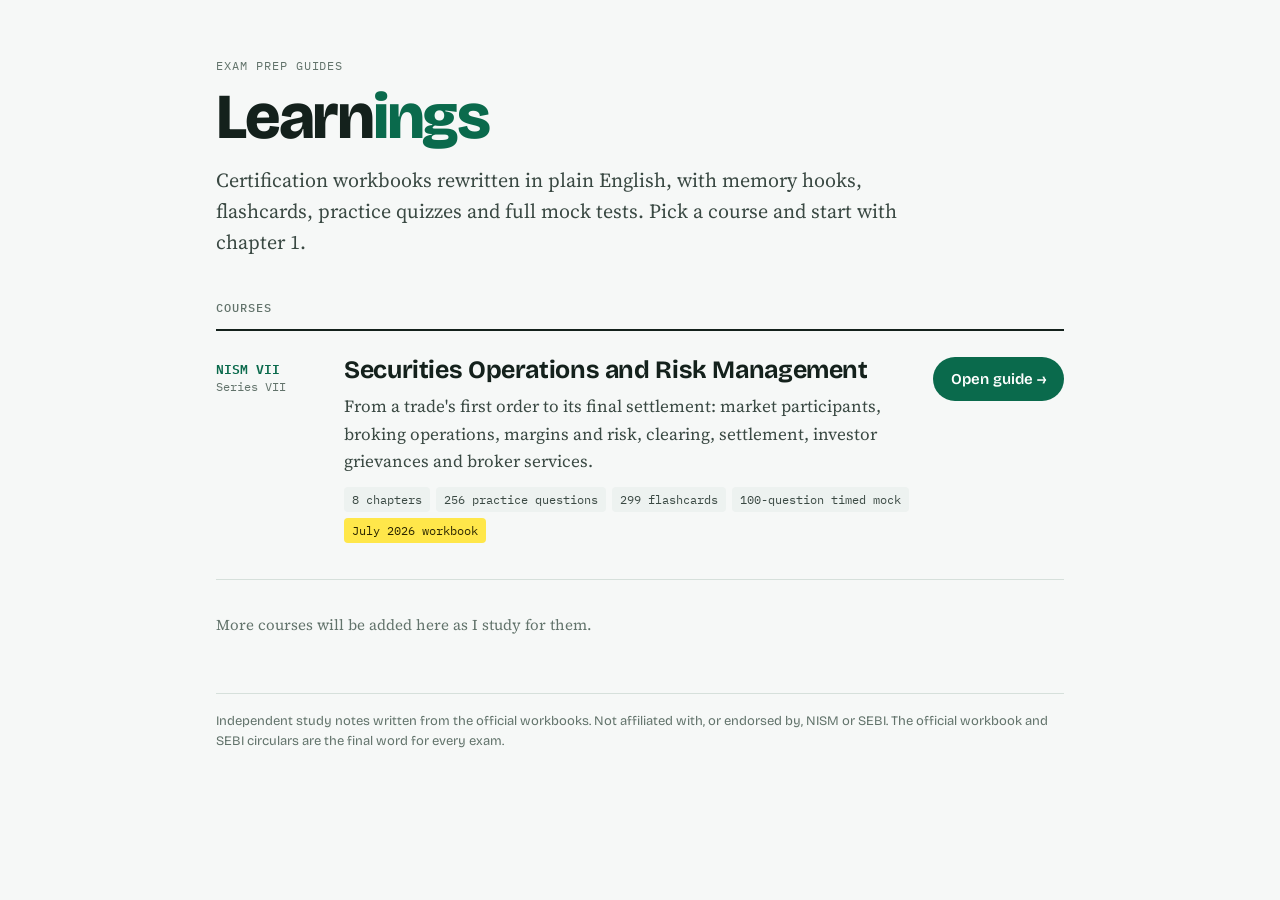
==== index.html @ c2e6e988 "Initial commit" ====
<!doctype html>
<html lang="en">
<head>
<meta charset="utf-8">
<meta name="viewport" content="width=device-width, initial-scale=1, viewport-fit=cover">
<title>Learnings</title>
<meta name="description" content="Plain-English exam prep guides with chapter notes, flashcards, practice quizzes and timed mock tests.">
<link rel="icon" href="data:image/svg+xml,%3Csvg xmlns=%27http://www.w3.org/2000/svg%27 viewBox=%270 0 32 32%27%3E%3Crect width=%2732%27 height=%2732%27 rx=%277%27 fill=%27%230a6a4c%27/%3E%3Ctext x=%2716%27 y=%2722%27 text-anchor=%27middle%27 font-family=%27Arial,sans-serif%27 font-weight=%27700%27 font-size=%2716%27 fill=%27white%27%3EL%3C/text%3E%3C/svg%3E">
<link rel="preconnect" href="https://fonts.googleapis.com">
<link rel="preconnect" href="https://fonts.gstatic.com" crossorigin>
<link rel="stylesheet" href="https://fonts.googleapis.com/css2?family=Bricolage+Grotesque:opsz,wght@12..96,400..800&family=IBM+Plex+Mono:wght@400;500;600&family=Source+Serif+4:opsz,wght@8..60,400..600&display=swap">
<style>
/* Layout: one centred column. A course is a row on a shelf: code, what it covers, what's inside, your progress, open. Same palette and type as the guides so the site reads as one place. */
:root {
  --bg: #f6f8f7;
  --surface: #ffffff;
  --sunk: #edf2f0;
  --ink: #14211c;
  --ink-2: #3a4943;
  --muted: #62736b;
  --line: #d6e0db;
  --accent: #0a6a4c;
  --accent-ink: #ffffff;
  --accent-soft: #e0efe8;
  --mark: #ffe74a;
  --mark-ink: #2b2600;
  --font-display: "Bricolage Grotesque", "Segoe UI", system-ui, sans-serif;
  --font-body: "Source Serif 4", Georgia, "Times New Roman", serif;
  --font-mono: "IBM Plex Mono", ui-monospace, "Cascadia Mono", Consolas, monospace;
  color-scheme: light;
}
@media (prefers-color-scheme: dark) {
  :root:not([data-theme="light"]) {
    --bg: #0d1311; --surface: #141c19; --sunk: #1a2420; --ink: #e3ebe7; --ink-2: #c2cec8; --muted: #8fa199;
    --line: #2a3732; --accent: #4cc497; --accent-ink: #05241a; --accent-soft: #15322a; --mark: #e8d33c; --mark-ink: #1f1b00;
    color-scheme: dark;
  }
}
:root[data-theme="dark"] {
  --bg: #0d1311; --surface: #141c19; --sunk: #1a2420; --ink: #e3ebe7; --ink-2: #c2cec8; --muted: #8fa199;
  --line: #2a3732; --accent: #4cc497; --accent-ink: #05241a; --accent-soft: #15322a; --mark: #e8d33c; --mark-ink: #1f1b00;
  color-scheme: dark;
}
* { box-sizing: border-box; }
html { padding-top: env(safe-area-inset-top, 0px); padding-bottom: env(safe-area-inset-bottom, 0px); }
body {
  margin: 0; background: var(--bg); color: var(--ink); font-family: var(--font-body); font-size: 18px; line-height: 1.6;
  -webkit-font-smoothing: antialiased;
}
[hidden] { display: none !important; }
a { color: var(--accent); }
:focus-visible { outline: 2px solid var(--accent); outline-offset: 3px; border-radius: 6px; }
.wrap {
  max-width: 880px; margin: 0 auto; padding-block: 56px 40px;
  padding-left: max(16px, env(safe-area-inset-left, 0px)); padding-right: max(16px, env(safe-area-inset-right, 0px));
}
header { margin-bottom: 40px; }
.eyebrow { font-family: var(--font-mono); font-size: 12px; letter-spacing: .08em; text-transform: uppercase; color: var(--muted); }
h1 { font-family: var(--font-display); font-size: clamp(40px, 7vw, 64px); font-weight: 800; letter-spacing: -0.035em; line-height: 1; margin: 10px 0 16px; }
h1 em { font-style: normal; color: var(--accent); }
.lead { font-size: 20px; line-height: 1.55; color: var(--ink-2); max-width: 36em; margin: 0; text-wrap: pretty; }
h2 { font-family: var(--font-mono); font-size: 12px; font-weight: 500; letter-spacing: .08em; text-transform: uppercase; color: var(--muted); margin: 0 0 12px; }

.shelf { list-style: none; margin: 0; padding: 0; border-top: 2px solid var(--ink); }
.course { display: grid; grid-template-columns: 104px minmax(0, 1fr) auto; gap: 8px 24px; align-items: start; padding: 24px 0; border-bottom: 1px solid var(--line); }
.code { font-family: var(--font-mono); font-size: 13px; font-weight: 600; color: var(--accent); padding-top: 6px; line-height: 1.35; }
.code span { display: block; color: var(--muted); font-weight: 400; font-size: 12px; }
.body { min-width: 0; }
.course h3 { font-family: var(--font-display); font-size: 25px; font-weight: 700; letter-spacing: -0.015em; line-height: 1.2; margin: 0 0 8px; text-wrap: balance; }
.course h3 a { color: var(--ink); text-decoration: none; }
.course h3 a:hover { color: var(--accent); }
.course p { margin: 0 0 12px; font-size: 17px; color: var(--ink-2); }
.inside { display: flex; flex-wrap: wrap; gap: 6px; margin: 0 0 12px; padding: 0; list-style: none; }
.inside li { font-family: var(--font-mono); font-size: 12px; color: var(--ink-2); background: var(--sunk); border-radius: 4px; padding: 3px 8px; font-variant-numeric: tabular-nums; }
.inside li.fresh { background: var(--mark); color: var(--mark-ink); }
.progress { font-family: var(--font-mono); font-size: 12px; color: var(--muted); display: flex; align-items: center; gap: 10px; }
.progress .bar { width: 120px; height: 6px; border-radius: 3px; background: var(--sunk); overflow: hidden; }
.progress .bar i { display: block; height: 100%; background: var(--accent); border-radius: 3px; }
.open { display: inline-flex; align-items: center; gap: 8px; background: var(--accent); color: var(--accent-ink); text-decoration: none; font-family: var(--font-display); font-weight: 600; font-size: 15px; padding: 10px 18px; border-radius: 999px; white-space: nowrap; margin-top: 2px; }
.open:hover { filter: brightness(1.08); }
.next { padding: 18px 0 0; font-size: 15px; color: var(--muted); }

footer { margin-top: 56px; padding-top: 18px; border-top: 1px solid var(--line); font-family: var(--font-display); font-size: 13px; line-height: 1.5; color: var(--muted); }

@media (max-width: 640px) {
  .wrap { padding-block: 36px 32px; }
  .course { grid-template-columns: minmax(0, 1fr); gap: 6px; }
  .code { padding-top: 0; }
  .code span { display: inline; margin-left: 8px; }
  .open { justify-self: start; margin-top: 8px; }
  .lead { font-size: 18px; }
}
</style>
</head>
<body>
<div class="wrap">
  <header>
    <div class="eyebrow">Exam prep guides</div>
    <h1>Learn<em>ings</em></h1>
    <p class="lead">Certification workbooks rewritten in plain English, with memory hooks, flashcards, practice quizzes and full mock tests. Pick a course and start with chapter 1.</p>
  </header>

  <main>
    <h2>Courses</h2>
    <ol class="shelf" id="shelf">
      <!-- To add a course: copy this <li>, set data-folder to the course folder name and data-key to its storage prefix. -->
      <li class="course" data-folder="NISM-VII" data-key="nism7" data-chapters="8">
        <div class="code">NISM VII<span>Series VII</span></div>
        <div class="body">
          <h3><a class="go" href="nism-vii/">Securities Operations and Risk Management</a></h3>
          <p>From a trade's first order to its final settlement: market participants, broking operations, margins and risk, clearing, settlement, investor grievances and broker services.</p>
          <ul class="inside">
            <li>8 chapters</li>
            <li>256 practice questions</li>
            <li>299 flashcards</li>
            <li>100-question timed mock</li>
            <li class="fresh">July 2026 workbook</li>
          </ul>
          <div class="progress" hidden><span class="bar"><i></i></span><span class="txt"></span></div>
        </div>
        <a class="open go" href="nism-vii/">Open guide &rarr;</a>
      </li>
    </ol>
    <p class="next">More courses will be added here as I study for them.</p>
  </main>

  <footer>Independent study notes written from the official workbooks. Not affiliated with, or endorsed by, NISM or SEBI. The official workbook and SEBI circulars are the final word for every exam.</footer>
</div>
<script>
(function () {
  // Opened straight from the repo folder (file://), the guides sit at <FOLDER>/site/; once built and hosted they sit at /<folder>/.
  var p = location.pathname.replace(/\\/g, "/");
  var fromRepo = location.protocol === "file:" && !/\/dist\/(index\.html)?$/.test(p);
  document.querySelectorAll(".course").forEach(function (row) {
    var folder = row.dataset.folder;
    var href = fromRepo ? folder + "/site/index.html" : folder.toLowerCase() + "/";
    row.querySelectorAll("a.go").forEach(function (a) { a.href = href; });
    // Progress saved by the guide in this browser (shared storage once hosted on one domain).
    try {
      var read = JSON.parse(localStorage.getItem(row.dataset.key + ":read") || "{}");
      var total = +row.dataset.chapters || 0;
      var done = Object.keys(read).filter(function (k) { return read[k]; }).length;
      if (total && done) {
        var box = row.querySelector(".progress");
        box.querySelector("i").style.width = Math.min(100, done / total * 100) + "%";
        box.querySelector(".txt").textContent = done + " of " + total + " chapters read";
        box.hidden = false;
      }
    } catch (e) { /* storage unavailable: show no progress */ }
  });
})();
</script>
</body>
</html>
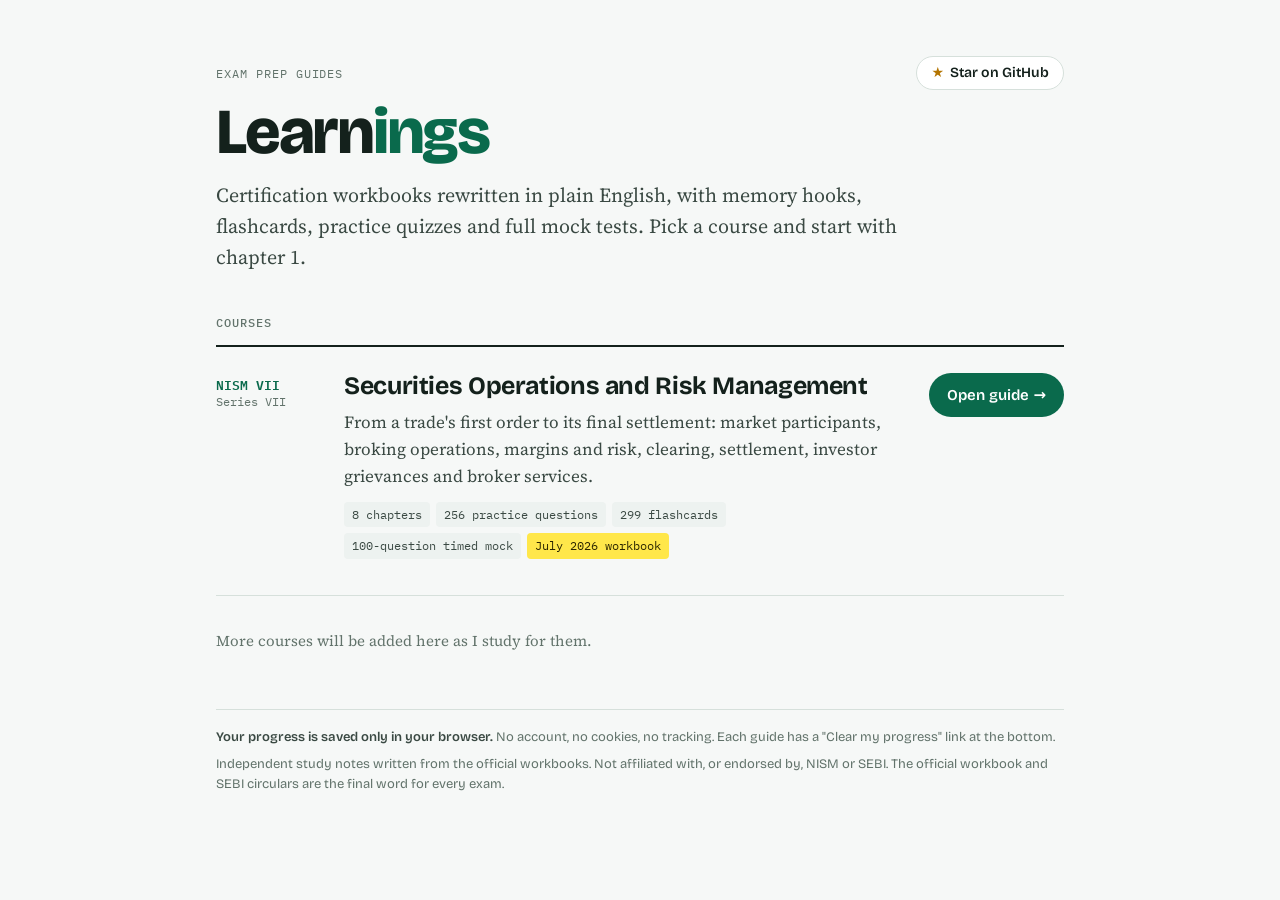
==== commit 7abeec99: "footer privacy line, self-hosted fonts, github star button, source files, template, build and check " ====
--- a/index.html
+++ b/index.html
@@ -6,9 +6,18 @@
 <title>Learnings</title>
 <meta name="description" content="Plain-English exam prep guides with chapter notes, flashcards, practice quizzes and timed mock tests.">
 <link rel="icon" href="data:image/svg+xml,%3Csvg xmlns=%27http://www.w3.org/2000/svg%27 viewBox=%270 0 32 32%27%3E%3Crect width=%2732%27 height=%2732%27 rx=%277%27 fill=%27%230a6a4c%27/%3E%3Ctext x=%2716%27 y=%2722%27 text-anchor=%27middle%27 font-family=%27Arial,sans-serif%27 font-weight=%27700%27 font-size=%2716%27 fill=%27white%27%3EL%3C/text%3E%3C/svg%3E">
-<link rel="preconnect" href="https://fonts.googleapis.com">
-<link rel="preconnect" href="https://fonts.gstatic.com" crossorigin>
-<link rel="stylesheet" href="https://fonts.googleapis.com/css2?family=Bricolage+Grotesque:opsz,wght@12..96,400..800&family=IBM+Plex+Mono:wght@400;500;600&family=Source+Serif+4:opsz,wght@8..60,400..600&display=swap">
+<meta property="og:type" content="website">
+<meta property="og:site_name" content="Learnings">
+<meta property="og:title" content="Learnings: exam prep guides in plain English">
+<meta property="og:description" content="Certification workbooks rewritten in plain English, with memory hooks, flashcards, practice quizzes and full mock tests. Starting with NISM Series VII.">
+<meta property="og:url" content="%%SITE_URL%%/">
+<meta property="og:image" content="%%SITE_URL%%/assets/og.png">
+<meta property="og:image:width" content="1200">
+<meta property="og:image:height" content="630">
+<meta property="og:image:alt" content="Learnings: exam prep guides in plain English">
+<meta name="twitter:card" content="summary_large_image">
+<link rel="preload" href="assets/fonts/bricolage-grotesque-normal-400-800-latin.woff2" as="font" type="font/woff2" crossorigin>
+<link rel="stylesheet" href="assets/fonts/fonts.css">
 <style>
 /* Layout: one centred column. A course is a row on a shelf: code, what it covers, what's inside, your progress, open. Same palette and type as the guides so the site reads as one place. */
 :root {
@@ -24,6 +33,7 @@
   --accent-soft: #e0efe8;
   --mark: #ffe74a;
   --mark-ink: #2b2600;
+  --star: #b37400;
   --font-display: "Bricolage Grotesque", "Segoe UI", system-ui, sans-serif;
   --font-body: "Source Serif 4", Georgia, "Times New Roman", serif;
   --font-mono: "IBM Plex Mono", ui-monospace, "Cascadia Mono", Consolas, monospace;
@@ -32,13 +42,13 @@
 @media (prefers-color-scheme: dark) {
   :root:not([data-theme="light"]) {
     --bg: #0d1311; --surface: #141c19; --sunk: #1a2420; --ink: #e3ebe7; --ink-2: #c2cec8; --muted: #8fa199;
-    --line: #2a3732; --accent: #4cc497; --accent-ink: #05241a; --accent-soft: #15322a; --mark: #e8d33c; --mark-ink: #1f1b00;
+    --line: #2a3732; --accent: #4cc497; --accent-ink: #05241a; --accent-soft: #15322a; --mark: #e8d33c; --mark-ink: #1f1b00; --star: #efbb57;
     color-scheme: dark;
   }
 }
 :root[data-theme="dark"] {
   --bg: #0d1311; --surface: #141c19; --sunk: #1a2420; --ink: #e3ebe7; --ink-2: #c2cec8; --muted: #8fa199;
-  --line: #2a3732; --accent: #4cc497; --accent-ink: #05241a; --accent-soft: #15322a; --mark: #e8d33c; --mark-ink: #1f1b00;
+  --line: #2a3732; --accent: #4cc497; --accent-ink: #05241a; --accent-soft: #15322a; --mark: #e8d33c; --mark-ink: #1f1b00; --star: #efbb57;
   color-scheme: dark;
 }
 * { box-sizing: border-box; }
@@ -55,6 +65,12 @@
   padding-left: max(16px, env(safe-area-inset-left, 0px)); padding-right: max(16px, env(safe-area-inset-right, 0px));
 }
 header { margin-bottom: 40px; }
+.topline { display: flex; justify-content: space-between; align-items: center; gap: 12px; flex-wrap: wrap; }
+.star { display: inline-flex; align-items: center; gap: 6px; border: 1px solid var(--line); border-radius: 999px; padding: 5px 14px; background: var(--surface); color: var(--ink); text-decoration: none; font-family: var(--font-display); font-size: 14px; font-weight: 600; }
+.star:hover { border-color: var(--accent); }
+.star span { color: var(--star); }
+footer p { margin: 0 0 8px; }
+footer b { color: var(--ink-2); font-weight: 600; }
 .eyebrow { font-family: var(--font-mono); font-size: 12px; letter-spacing: .08em; text-transform: uppercase; color: var(--muted); }
 h1 { font-family: var(--font-display); font-size: clamp(40px, 7vw, 64px); font-weight: 800; letter-spacing: -0.035em; line-height: 1; margin: 10px 0 16px; }
 h1 em { font-style: normal; color: var(--accent); }
@@ -95,7 +111,10 @@
 <body>
 <div class="wrap">
   <header>
-    <div class="eyebrow">Exam prep guides</div>
+    <div class="topline">
+      <div class="eyebrow">Exam prep guides</div>
+      <a class="star" href="https://github.com/pvzamd/learnings" target="_blank" rel="noopener"><span>&#9733;</span> Star on GitHub</a>
+    </div>
     <h1>Learn<em>ings</em></h1>
     <p class="lead">Certification workbooks rewritten in plain English, with memory hooks, flashcards, practice quizzes and full mock tests. Pick a course and start with chapter 1.</p>
   </header>
@@ -124,7 +143,10 @@
     <p class="next">More courses will be added here as I study for them.</p>
   </main>
 
-  <footer>Independent study notes written from the official workbooks. Not affiliated with, or endorsed by, NISM or SEBI. The official workbook and SEBI circulars are the final word for every exam.</footer>
+  <footer>
+    <p><b>Your progress is saved only in your browser.</b> No account, no cookies, no tracking. Each guide has a "Clear my progress" link at the bottom.</p>
+    <p>Independent study notes written from the official workbooks. Not affiliated with, or endorsed by, NISM or SEBI. The official workbook and SEBI circulars are the final word for every exam.</p>
+  </footer>
 </div>
 <script>
 (function () {
--- a/assets/fonts/fonts.css
+++ b/assets/fonts/fonts.css
@@ -0,0 +1,99 @@
+/* Self-hosted from Google Fonts (SIL Open Font License). Latin + Latin Extended only; Latin Extended carries the rupee sign. */
+@font-face {
+  font-family: 'Bricolage Grotesque';
+  font-style: normal;
+  font-weight: 400 800;
+  font-stretch: 100%;
+  font-display: swap;
+  src: url(bricolage-grotesque-normal-400-800-latin-ext.woff2) format('woff2');
+  unicode-range: U+0100-02BA, U+02BD-02C5, U+02C7-02CC, U+02CE-02D7, U+02DD-02FF, U+0304, U+0308, U+0329, U+1D00-1DBF, U+1E00-1E9F, U+1EF2-1EFF, U+2020, U+20A0-20AB, U+20AD-20C4, U+2113, U+2C60-2C7F, U+A720-A7FF;
+}
+@font-face {
+  font-family: 'Bricolage Grotesque';
+  font-style: normal;
+  font-weight: 400 800;
+  font-stretch: 100%;
+  font-display: swap;
+  src: url(bricolage-grotesque-normal-400-800-latin.woff2) format('woff2');
+  unicode-range: U+0000-00FF, U+0131, U+0152-0153, U+02BB-02BC, U+02C6, U+02DA, U+02DC, U+0304, U+0308, U+0329, U+2000-206F, U+20AC, U+2122, U+2191, U+2193, U+2212, U+2215, U+FEFF, U+FFFD;
+}
+@font-face {
+  font-family: 'IBM Plex Mono';
+  font-style: normal;
+  font-weight: 400;
+  font-display: swap;
+  src: url(ibm-plex-mono-normal-400-latin-ext.woff2) format('woff2');
+  unicode-range: U+0100-02BA, U+02BD-02C5, U+02C7-02CC, U+02CE-02D7, U+02DD-02FF, U+0304, U+0308, U+0329, U+1D00-1DBF, U+1E00-1E9F, U+1EF2-1EFF, U+2020, U+20A0-20AB, U+20AD-20C4, U+2113, U+2C60-2C7F, U+A720-A7FF;
+}
+@font-face {
+  font-family: 'IBM Plex Mono';
+  font-style: normal;
+  font-weight: 400;
+  font-display: swap;
+  src: url(ibm-plex-mono-normal-400-latin.woff2) format('woff2');
+  unicode-range: U+0000-00FF, U+0131, U+0152-0153, U+02BB-02BC, U+02C6, U+02DA, U+02DC, U+0304, U+0308, U+0329, U+2000-206F, U+20AC, U+2122, U+2191, U+2193, U+2212, U+2215, U+FEFF, U+FFFD;
+}
+@font-face {
+  font-family: 'IBM Plex Mono';
+  font-style: normal;
+  font-weight: 500;
+  font-display: swap;
+  src: url(ibm-plex-mono-normal-500-latin-ext.woff2) format('woff2');
+  unicode-range: U+0100-02BA, U+02BD-02C5, U+02C7-02CC, U+02CE-02D7, U+02DD-02FF, U+0304, U+0308, U+0329, U+1D00-1DBF, U+1E00-1E9F, U+1EF2-1EFF, U+2020, U+20A0-20AB, U+20AD-20C4, U+2113, U+2C60-2C7F, U+A720-A7FF;
+}
+@font-face {
+  font-family: 'IBM Plex Mono';
+  font-style: normal;
+  font-weight: 500;
+  font-display: swap;
+  src: url(ibm-plex-mono-normal-500-latin.woff2) format('woff2');
+  unicode-range: U+0000-00FF, U+0131, U+0152-0153, U+02BB-02BC, U+02C6, U+02DA, U+02DC, U+0304, U+0308, U+0329, U+2000-206F, U+20AC, U+2122, U+2191, U+2193, U+2212, U+2215, U+FEFF, U+FFFD;
+}
+@font-face {
+  font-family: 'IBM Plex Mono';
+  font-style: normal;
+  font-weight: 600;
+  font-display: swap;
+  src: url(ibm-plex-mono-normal-600-latin-ext.woff2) format('woff2');
+  unicode-range: U+0100-02BA, U+02BD-02C5, U+02C7-02CC, U+02CE-02D7, U+02DD-02FF, U+0304, U+0308, U+0329, U+1D00-1DBF, U+1E00-1E9F, U+1EF2-1EFF, U+2020, U+20A0-20AB, U+20AD-20C4, U+2113, U+2C60-2C7F, U+A720-A7FF;
+}
+@font-face {
+  font-family: 'IBM Plex Mono';
+  font-style: normal;
+  font-weight: 600;
+  font-display: swap;
+  src: url(ibm-plex-mono-normal-600-latin.woff2) format('woff2');
+  unicode-range: U+0000-00FF, U+0131, U+0152-0153, U+02BB-02BC, U+02C6, U+02DA, U+02DC, U+0304, U+0308, U+0329, U+2000-206F, U+20AC, U+2122, U+2191, U+2193, U+2212, U+2215, U+FEFF, U+FFFD;
+}
+@font-face {
+  font-family: 'Source Serif 4';
+  font-style: italic;
+  font-weight: 400 500;
+  font-display: swap;
+  src: url(source-serif-4-italic-400-500-latin-ext.woff2) format('woff2');
+  unicode-range: U+0100-02BA, U+02BD-02C5, U+02C7-02CC, U+02CE-02D7, U+02DD-02FF, U+0304, U+0308, U+0329, U+1D00-1DBF, U+1E00-1E9F, U+1EF2-1EFF, U+2020, U+20A0-20AB, U+20AD-20C4, U+2113, U+2C60-2C7F, U+A720-A7FF;
+}
+@font-face {
+  font-family: 'Source Serif 4';
+  font-style: italic;
+  font-weight: 400 500;
+  font-display: swap;
+  src: url(source-serif-4-italic-400-500-latin.woff2) format('woff2');
+  unicode-range: U+0000-00FF, U+0131, U+0152-0153, U+02BB-02BC, U+02C6, U+02DA, U+02DC, U+0304, U+0308, U+0329, U+2000-206F, U+20AC, U+2122, U+2191, U+2193, U+2212, U+2215, U+FEFF, U+FFFD;
+}
+@font-face {
+  font-family: 'Source Serif 4';
+  font-style: normal;
+  font-weight: 400 700;
+  font-display: swap;
+  src: url(source-serif-4-normal-400-700-latin-ext.woff2) format('woff2');
+  unicode-range: U+0100-02BA, U+02BD-02C5, U+02C7-02CC, U+02CE-02D7, U+02DD-02FF, U+0304, U+0308, U+0329, U+1D00-1DBF, U+1E00-1E9F, U+1EF2-1EFF, U+2020, U+20A0-20AB, U+20AD-20C4, U+2113, U+2C60-2C7F, U+A720-A7FF;
+}
+@font-face {
+  font-family: 'Source Serif 4';
+  font-style: normal;
+  font-weight: 400 700;
+  font-display: swap;
+  src: url(source-serif-4-normal-400-700-latin.woff2) format('woff2');
+  unicode-range: U+0000-00FF, U+0131, U+0152-0153, U+02BB-02BC, U+02C6, U+02DA, U+02DC, U+0304, U+0308, U+0329, U+2000-206F, U+20AC, U+2122, U+2191, U+2193, U+2212, U+2215, U+FEFF, U+FFFD;
+}
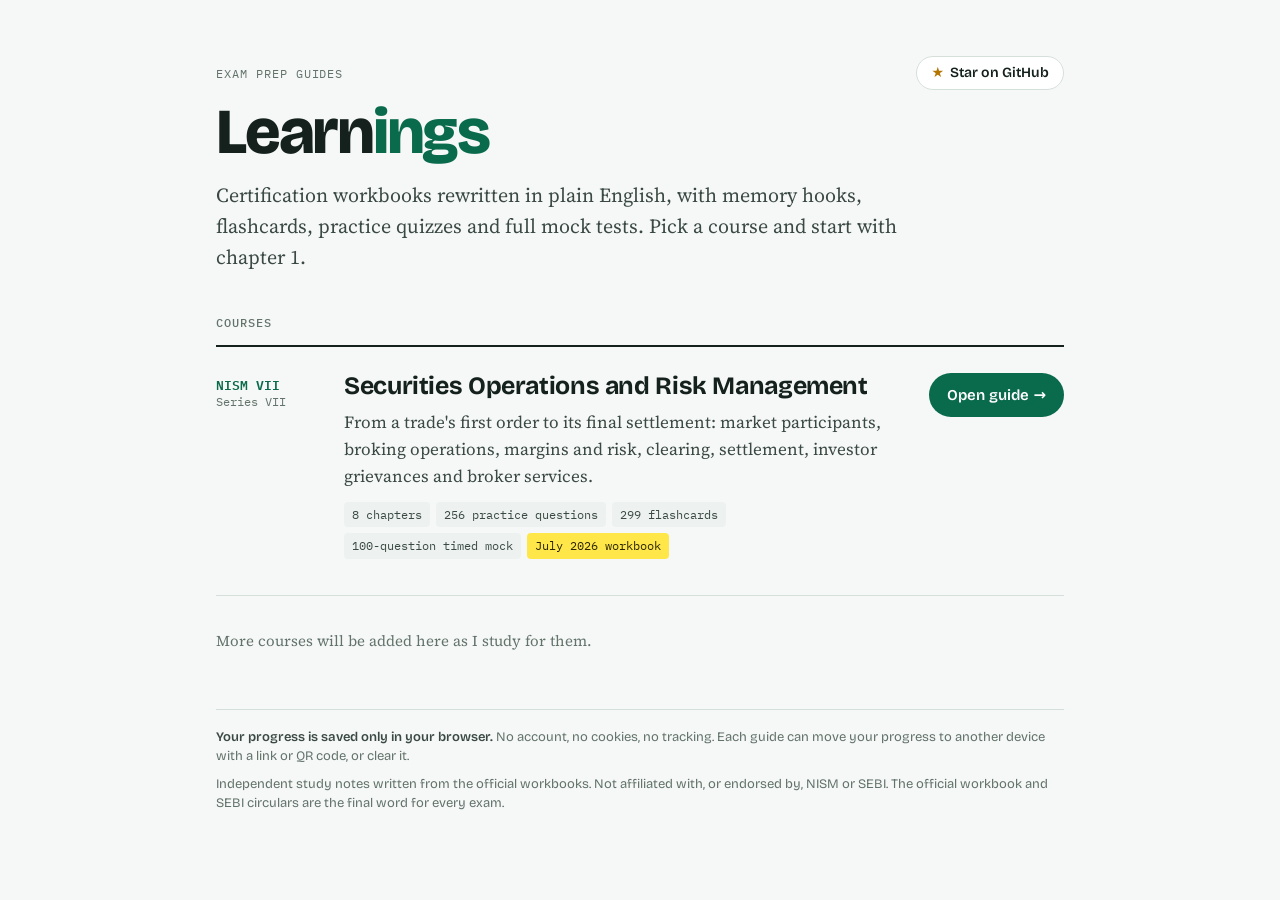
==== commit 42fe89e8: "feat: progress sync" ====
--- a/index.html
+++ b/index.html
@@ -144,7 +144,7 @@
   </main>
 
   <footer>
-    <p><b>Your progress is saved only in your browser.</b> No account, no cookies, no tracking. Each guide has a "Clear my progress" link at the bottom.</p>
+    <p><b>Your progress is saved only in your browser.</b> No account, no cookies, no tracking. Each guide can move your progress to another device with a link or QR code, or clear it.</p>
     <p>Independent study notes written from the official workbooks. Not affiliated with, or endorsed by, NISM or SEBI. The official workbook and SEBI circulars are the final word for every exam.</p>
   </footer>
 </div>
